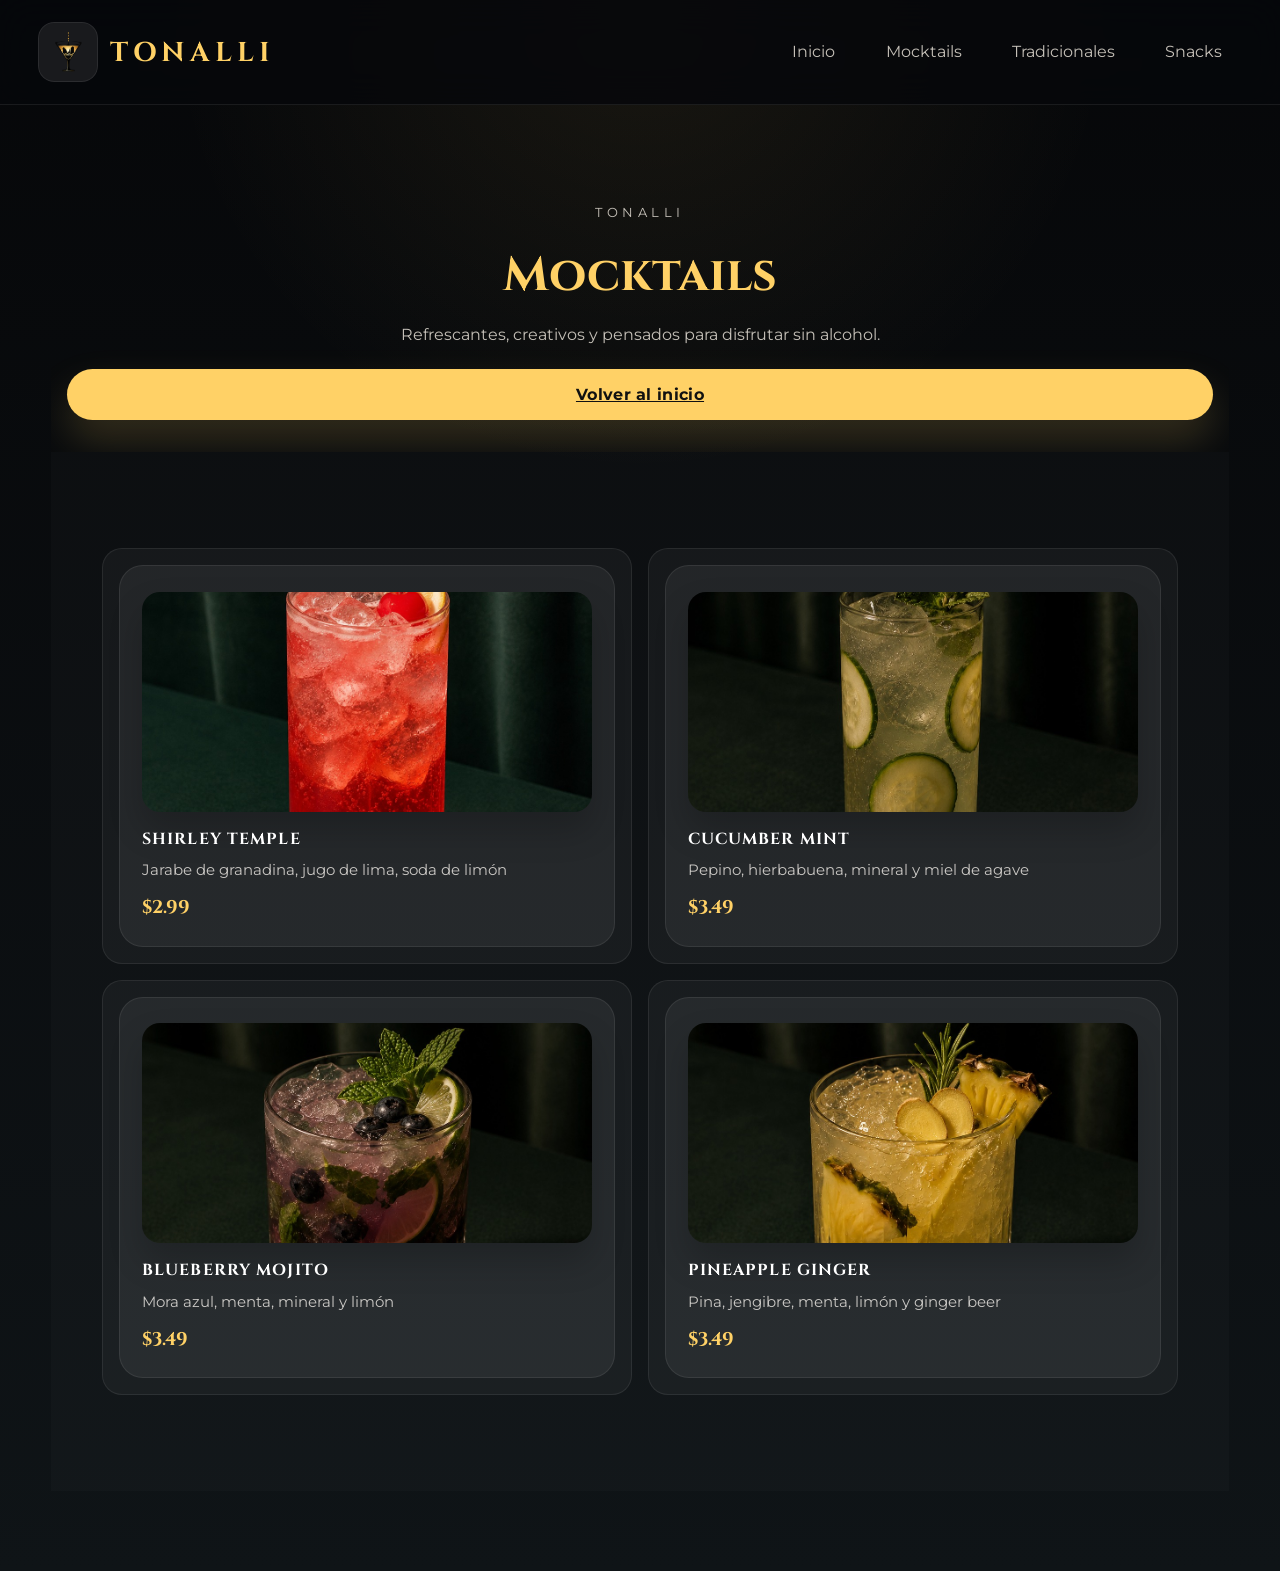
==== mocktails.html @ 04afb8f5 "links externos" ====
<!DOCTYPE html>
<html lang="es">
<head>
    <meta charset="UTF-8">
    <meta name="viewport" content="width=device-width, initial-scale=1.0">
    <title>Tonalli | Mocktails</title>
    <link rel="stylesheet" href="estilos.css">
    <link href="https://fonts.googleapis.com/css2?family=Cinzel:wght@400;700&family=Montserrat:wght@300;500;700&display=swap" rel="stylesheet">
</head>
<body>
<header>
    <div class="logo">
        <img src="imagenes/logo1.png" alt="Tonalli logo" class="logo-img">
        <h2>TONALLI</h2>
    </div>
    <nav>
        <ul>
            <li><a href="index.html">Inicio</a></li>
            <li><a href="mocktails.html">Mocktails</a></li>
            <li><a href="tradicionales.html">Tradicionales</a></li>
            <li><a href="snacks.html">Snacks</a></li>
        </ul>
    </nav>
</header>

<main class="category-page">
    <section class="category-hero">
        <p class="editorial-kicker">Tonalli</p>
        <h1>Mocktails</h1>
        <p>Refrescantes, creativos y pensados para disfrutar sin alcohol.</p>
        <a href="index.html" class="boton">Volver al inicio</a>
    </section>

    <section class="category-list">
        <article class="category-card">
            <div class="menu-item">
                <img src="imagenes/shirley-temple.jpeg" alt="Shirley Temple">
                <div class="menu-text"><strong>Shirley Temple</strong><span>Jarabe de granadina, jugo de lima, soda de limón</span><div class="price">$2.99</div></div>
            </div>
        </article>
        <article class="category-card">
            <div class="menu-item">
                <img src="imagenes/cucumber-mint.jpeg" alt="Cucumber Mint">
                <div class="menu-text"><strong>Cucumber Mint</strong><span>Pepino, hierbabuena, mineral y miel de agave</span><div class="price">$3.49</div></div>
            </div>
        </article>
        <article class="category-card">
            <div class="menu-item">
                <img src="imagenes/blueberry-mojito.jpeg" alt="Blueberry Mojito">
                <div class="menu-text"><strong>Blueberry Mojito</strong><span>Mora azul, menta, mineral y limón</span><div class="price">$3.49</div></div>
            </div>
        </article>
        <article class="category-card">
            <div class="menu-item">
                <img src="imagenes/Pineaple Ginger.jpeg" alt="Pineapple Ginger">
                <div class="menu-text"><strong>Pineapple Ginger</strong><span>Pina, jengibre, menta, limón y ginger beer</span><div class="price">$3.49</div></div>
            </div>
        </article>
    </section>
</main>
</body>
</html>
---- estilos.css ----
﻿:root {
    color-scheme: dark;
    --bg: #08080b;
    --surface: rgba(255, 255, 255, 0.08);
    --surface-strong: rgba(255, 255, 255, 0.12);
    --text: #f7f4ee;
    --text-muted: #c5c0b8;
    --accent: #ffd166;
    --accent-dark: #f4a261;
    --border: rgba(255, 255, 255, 0.12);
    --shadow: 0 24px 80px rgba(0, 0, 0, 0.26);
    --radius: 28px;
}

/* --- Integrated editorial menu --- */
.menu-editorial {
    display: grid;
    grid-template-columns: repeat(3, minmax(0, 1fr));
    gap: 1.25rem;
    margin-top: 1rem;
}

.menu-editorial__panel {
    background: rgba(255, 255, 255, 0.04);
    border: 1px solid rgba(255, 255, 255, 0.08);
    border-radius: 24px;
    padding: 1.4rem;
    box-shadow: 0 16px 40px rgba(0, 0, 0, 0.18);
    text-decoration: none;
    color: inherit;
    display: block;
}

.menu-editorial__link:hover,
.menu-editorial__link:focus {
    transform: translateY(-4px);
    border-color: rgba(255, 209, 102, 0.4);
    box-shadow: 0 20px 44px rgba(0, 0, 0, 0.24);
    transition: transform 0.2s ease, border-color 0.2s ease, box-shadow 0.2s ease;
}

.menu-editorial__header {
    margin-bottom: 1rem;
}

.menu-editorial__header h3 {
    font-family: 'Cinzel', serif;
    font-size: 1.45rem;
    color: var(--accent);
}

.menu-editorial__items {
    display: flex;
    flex-direction: column;
    gap: 0.9rem;
}

.menu-item {
    display: flex;
    align-items: center;
    gap: 0.9rem;
    padding: 0.75rem;
    border-radius: 16px;
    background: rgba(255, 255, 255, 0.05);
}

.menu-item img {
    width: 70px;
    height: 70px;
    object-fit: cover;
    border-radius: 12px;
    flex-shrink: 0;
}

.menu-text {
    display: flex;
    flex-direction: column;
    gap: 0.25rem;
    color: var(--text-muted);
    font-size: 0.95rem;
}

.menu-text strong {
    color: var(--text);
}

.price {
    color: var(--accent);
    font-weight: 700;
}

.category-page {
    padding: 3rem clamp(1rem, 4vw, 8rem) 5rem;
}

.category-hero {
    text-align: center;
    padding: 3rem 1rem 2rem;
}

.category-hero h1 {
    font-family: 'Cinzel', serif;
    font-size: clamp(2rem, 4vw, 3rem);
    margin-bottom: 0.8rem;
    color: var(--accent);
}

.category-hero p {
    max-width: 640px;
    margin: 0 auto 1.2rem;
    color: var(--text-muted);
    line-height: 1.8;
}

.category-list {
    display: grid;
    grid-template-columns: repeat(2, minmax(0, 1fr));
    gap: 1rem;
}

.category-card {
    background: rgba(255, 255, 255, 0.04);
    border: 1px solid rgba(255, 255, 255, 0.08);
    border-radius: 20px;
    padding: 1rem;
}

@media (max-width: 980px) {
    .category-list {
        grid-template-columns: 1fr;
    }
}

@media (max-width: 980px) {
    .menu-editorial {
        grid-template-columns: 1fr;
    }
}

* {
    margin: 0;
    padding: 0;
    box-sizing: border-box;
}

/* Evita que elementos interiores provoquen scroll horizontal */
html, body {
    overflow-x: hidden;
}

html {
    scroll-behavior: smooth;
}

body {
    font-family: 'Montserrat', sans-serif;
    background: radial-gradient(circle at top, rgba(255, 209, 102, 0.08), transparent 28%),
        linear-gradient(180deg, #060709 0%, #0f1417 100%);
    color: var(--text);
    min-height: 100vh;
}

img {
    display: block;
    max-width: 100%;
}

a {
    color: inherit;
}

header {
    position: sticky;
    top: 0;
    width: 100%;
    padding: 22px clamp(1rem, 3vw, 8rem);
    display: flex;
    justify-content: space-between;
    align-items: center;
    gap: 1rem;
    background: rgba(6, 7, 11, 0.86);
    backdrop-filter: blur(18px);
    border-bottom: 1px solid rgba(255, 255, 255, 0.08);
    z-index: 1000;
}

.logo {
    display: flex;
    align-items: center;
    gap: 0.75rem;
}

.logo-img {
    width: 60px;
    height: 60px;
    object-fit: contain;
    border-radius: 16px;
    background: rgba(255, 255, 255, 0.08);
    padding: 10px;
    box-shadow: inset 0 0 0 1px rgba(255, 255, 255, 0.08);
}

.logo h2 {
    font-family: 'Cinzel', serif;
    letter-spacing: 0.18em;
    font-size: 1.7rem;
    color: var(--accent);
}

nav ul {
    display: flex;
    flex-wrap: wrap;
    gap: 0.75rem;
    list-style: none;
}

nav a {
    color: var(--text-muted);
    text-decoration: none;
    padding: 0.95rem 1.2rem;
    border-radius: 999px;
    transition: transform 0.25s ease, background 0.25s ease, color 0.25s ease;
}

nav a:hover,
nav a:focus {
    color: var(--text);
    background: rgba(255, 209, 102, 0.12);
    transform: translateY(-1px);
}

.hero {
    min-height: 100svh;
    padding: 3.5rem clamp(1rem, 4vw, 8rem);
    display: flex;
    align-items: center;
    justify-content: center;
    position: relative;
    overflow: hidden;
    background: url('imagenes/Inicio.png') center/cover no-repeat;
    background-color: #0b1119;
    background-blend-mode: normal;
}

.hero::before {
    content: '';
    position: absolute;
    inset: 0;
    background: radial-gradient(circle at center, rgba(10, 14, 20, 0) 0%, rgba(10, 14, 20, 0.35) 48%, rgba(10, 14, 20, 0.80) 100%);
    pointer-events: none;
}

.contenido {
    position: relative;
    z-index: 1;
    width: min(100%, 820px);
    padding: clamp(2rem, 4vw, 3.25rem);
    border-radius: 30px;
    background: rgba(12, 19, 29, 0.30);
    border: 1px solid rgba(255, 255, 255, 0.10);
    box-shadow: 0 18px 42px rgba(0, 0, 0, 0.16);
    backdrop-filter: blur(8px);
    text-align: center;
}

.hero h1 {
    font-family: 'Cinzel', serif;
    font-size: clamp(2.8rem, 6vw, 4.4rem);
    line-height: 1.02;
    margin-bottom: 1.2rem;
    letter-spacing: 0.02em;
}

.hero p {
    max-width: 42rem;
    margin: 0 auto 2rem;
    font-size: clamp(1rem, 1.4vw, 1.25rem);
    line-height: 1.85;
    color: rgba(247, 244, 238, 0.85);
}

.boton {
    display: inline-flex;
    align-items: center;
    justify-content: center;
    background: var(--accent);
    color: #111;
    padding: 1rem 2.4rem;
    border-radius: 999px;
    font-weight: 700;
    letter-spacing: 0.02em;
    transition: transform 0.2s ease, background 0.2s ease;
    box-shadow: 0 20px 40px rgba(255, 209, 102, 0.18);
}

.boton:hover {
    background: var(--accent-dark);
    transform: translateY(-2px);
}

section {
    padding: 6rem clamp(1rem, 4vw, 8rem);
}

/* Evita overflow accidental dentro de secciones */
section {
    overflow-x: hidden;
}

section:nth-of-type(even) {
    background: rgba(255, 255, 255, 0.015);
}

section h2 {
    text-align: center;
    margin-bottom: 2rem;
    font-size: clamp(2rem, 3vw, 3rem);
    letter-spacing: 0.08em;
    color: #f5f3ee;
}

.gallery-section {
    width: 100%;
    padding: 60px 0;
    overflow: hidden;
}

.gallery-section .section-title {
    text-align: center;
    font-family: 'Times New Roman', serif;
    font-size: 2.2rem;
    letter-spacing: 3px;
    margin-bottom: 30px;
    color: #ffffff;
    text-transform: uppercase;
}

.editorial-section {
    margin-top: 48vh;
    padding: 3rem clamp(1rem, 4vw, 2rem) 4rem;
    overflow: hidden;
}

.editorial-heading {
    max-width: 780px;
    margin: 0 auto 2rem;
    text-align: center;
}

.editorial-kicker {
    font-size: 0.8rem;
    letter-spacing: 0.35em;
    text-transform: uppercase;
    color: var(--accent);
    margin-bottom: 0.6rem;
}

.editorial-section .section-title {
    margin-bottom: 0.5rem;
}

.editorial-gallery {
    display: flex;
    gap: 1.25rem;
    overflow-x: auto;
    padding: 0.5rem 0 1.2rem;
    scroll-snap-type: x mandatory;
    scrollbar-width: thin;
    scrollbar-color: rgba(255,255,255,0.25) transparent;
}

.editorial-card {
    position: relative;
    min-width: min(82vw, 320px);
    height: 430px;
    border-radius: 24px;
    padding: 0;
    display: flex;
    flex-direction: column;
    justify-content: flex-end;
    overflow: hidden;
    scroll-snap-align: start;
    box-shadow: 0 18px 42px rgba(0, 0, 0, 0.24);
    text-decoration: none;
    color: inherit;
    cursor: pointer;
    transition: transform 0.2s ease, box-shadow 0.2s ease;
}

.editorial-card:hover,
.editorial-card:focus-visible {
    transform: translateY(-4px);
    box-shadow: 0 22px 48px rgba(0, 0, 0, 0.3);
}

.editorial-card::before {
    content: '';
    position: absolute;
    inset: 0;
    background: linear-gradient(180deg, rgba(0,0,0,0.12) 0%, rgba(2,6,10,0.82) 100%);
    z-index: 1;
}

.editorial-card__media {
    position: absolute;
    inset: 0;
    z-index: 0;
}

.editorial-card__media img {
    width: 100%;
    height: 100%;
    object-fit: cover;
    display: block;
}

.editorial-card__content {
    position: relative;
    z-index: 2;
    padding: 2rem;
}

.editorial-card__number {
    display: inline-block;
    margin-bottom: 0.75rem;
    font-size: 0.8rem;
    font-weight: 700;
    letter-spacing: 0.28em;
    color: var(--accent);
}

.editorial-card h3 {
    font-family: 'Cinzel', serif;
    font-size: 1.8rem;
    margin-bottom: 0.7rem;
}

.editorial-card p {
    color: rgba(247, 244, 238, 0.9);
    line-height: 1.7;
    max-width: 18rem;
}

.editorial-card--mocktails {
    background: linear-gradient(135deg, rgba(255, 209, 102, 0.22), rgba(10, 16, 24, 0.92));
}

.editorial-card--tradicionales {
    background: linear-gradient(135deg, rgba(244, 162, 97, 0.28), rgba(12, 19, 29, 0.92));
}

.editorial-card--snacks {
    background: linear-gradient(135deg, rgba(255, 255, 255, 0.12), rgba(12, 19, 29, 0.92));
}

.editorial-gallery::-webkit-scrollbar {
    height: 8px;
}

.editorial-gallery::-webkit-scrollbar-thumb {
    background: rgba(255,255,255,0.24);
    border-radius: 999px;
}

@media (min-width: 900px) {
    .editorial-section {
        margin-top: 38vh;
    }

    .editorial-card {
        min-width: min(32vw, 360px);
    }
}

@media (max-width: 700px) {
    .editorial-section {
        margin-top: 24vh;
    }
}

.nosotros p,
.contacto p,
.ubicacion p {
    max-width: 780px;
    margin: 0 auto;
    line-height: 1.9;
    color: var(--text-muted);
    font-size: 1.05rem;
}

.cards {
    display: grid;
    gap: 2.5rem;
    grid-template-columns: 1fr 1.2fr 1.25fr; /* centro y tercera columna más anchas */
    align-items: start;
    max-width: 1600px; /* ampliar contenedor para que las columnas quepan */
    margin: 0 auto;
    padding: 0 1.25rem;
    width: 100%;
    box-sizing: border-box;
}

/* Contenedor de cards con botones (carousel en pantallas pequeñas) */
.cards-container{
    position: relative;
}

.cards-btn{
    position: absolute;
    top: 50%;
    transform: translateY(-50%);
    width: 44px;
    height: 44px;
    border-radius: 999px;
    border: none;
    background: rgba(255,255,255,0.06);
    color: var(--accent);
    font-size: 1.4rem;
    display: none; /* visibles solo en móvil */
    align-items: center;
    justify-content: center;
    box-shadow: 0 8px 20px rgba(0,0,0,0.35);
    cursor: pointer !important;
    pointer-events: auto !important;
    z-index: 2000 !important;
}

.cards-btn--prev{
    left: 16px;
}
.cards-btn--next{
    right: 16px;
}

.card {
    background: rgba(255, 255, 255, 0.06);
    border-radius: 28px;
    border: 1px solid rgba(255, 255, 255, 0.08);
    padding: 2.4rem;
    box-shadow: 0 20px 60px rgba(0, 0, 0, 0.18);
    overflow: hidden;
    min-width: 0; /* permite que el grid reduzca la tarjeta sin forzar overflow */
}

/* botones para desplazar la lista dentro de cada card */
.card { position: relative; }
.card-scroll{
    position: absolute;
    right: 12px;
    width: 34px;
    height: 34px;
    border-radius: 8px;
    border: none;
    background: rgba(255,255,255,0.04);
    color: var(--accent);
    display: flex;
    align-items: center;
    justify-content: center;
    cursor: pointer;
    box-shadow: 0 8px 20px rgba(0,0,0,0.25);
}
.card-scroll--up{ top: 12px; }
.card-scroll--down{ bottom: 12px; }

/* menu-items scroll container: allow vertical scroll but hide scrollbar */
.menu-items{
    max-height: 520px;
    overflow-y: auto;
    padding-right: 8px;
}
.menu-items::-webkit-scrollbar{ width:8px; }
.menu-items::-webkit-scrollbar-thumb{ background: rgba(255,255,255,0.04); border-radius:999px; }

.card h3 {
    margin-bottom: 1.5rem;
    font-family: 'Cinzel', serif;
    font-size: clamp(1.6rem, 2.4vw, 2rem);
    letter-spacing: 0.02em;
    color: var(--accent);
    line-height: 1.05;
    text-align: center;
    white-space: normal;
    word-break: normal;
    overflow-wrap: break-word;
}

/* Evitar que títulos largos se partan; si no caben, la tercera columna es más ancha */
.card h3 {
    white-space: nowrap;
}

@media (max-width: 1120px) {
    .cards {
        grid-template-columns: repeat(2, minmax(0, 1fr));
        max-width: 1100px;
    }
    .card h3 {
        white-space: normal; /* permitir wrap en pantallas pequeñas */
    }
}

.menu-items {
    display: grid;
    gap: 1.25rem;
}

.menu-item {
    display: grid;
    grid-template-columns: 110px 1fr;
    gap: 1rem;
    align-items: center;
    padding: 1.6rem 1.35rem;
    border-radius: 24px;
    background: rgba(255, 255, 255, 0.06);
    border: 1px solid rgba(255, 255, 255, 0.08);
    transition: transform 0.25s ease, border-color 0.25s ease;
}

/* Permitir que columnas internas se encojan sin forzar overflow */
.menu-item,
.menu-text {
    min-width: 0;
}

.menu-text span {
    word-break: break-word;
}

.menu-item:hover {
    transform: translateY(-3px);
    border-color: rgba(255, 209, 102, 0.24);
}

.menu-item img {
    width: 110px;
    height: 110px;
    object-fit: cover;
    border-radius: 18px;
    box-shadow: 0 18px 34px rgba(0, 0, 0, 0.2);
}

.menu-text strong {
    display: block;
    color: #fff;
    font-family: 'Cinzel', serif;
    font-size: 1rem;
    letter-spacing: 0.07em;
    text-transform: uppercase;
    margin-bottom: 0.4rem;
}

.menu-text span {
    display: block;
    font-size: 0.95rem;
    color: rgba(247, 244, 238, 0.78);
}

.price {
    margin-top: 0.75rem;
    color: var(--accent);
    font-family: 'Cinzel', serif;
    font-size: 1.15rem;
}

.imagenes {
    display: grid;
    grid-template-columns: repeat(3, minmax(0, 1fr));
    gap: 1.3rem;
}

.imagenes img {
    width: 100%;
    height: 260px;
    object-fit: cover;
    border-radius: 24px;
    box-shadow: 0 24px 60px rgba(0, 0, 0, 0.22);
    transition: transform 0.35s ease, filter 0.35s ease;
}

.imagenes img:hover {
    transform: translateY(-6px) scale(1.02);
    filter: saturate(1.1);
}

.ubicacion {
    text-align: center;
}

.ubicacion-imagen {
    margin-top: 2rem;
    display: flex;
    justify-content: center;
}

.ubicacion-imagen img {
    width: 100%;
    max-width: 900px;
    border-radius: 28px;
    box-shadow: 0 32px 90px rgba(0, 0, 0, 0.28);
}

.contacto {
    text-align: center;
}

.contacto p {
    margin-top: 1.1rem;
}

footer {
    background: rgba(255, 255, 255, 0.05);
    color: rgba(255, 255, 255, 0.72);
    text-align: center;
    padding: 2rem clamp(1rem, 3vw, 8rem);
    border-top: 1px solid rgba(255, 255, 255, 0.08);
}

@media (max-width: 1120px) {
    .cards {
        grid-template-columns: repeat(2, minmax(0, 1fr));
    }

    .imagenes {
        grid-template-columns: repeat(2, minmax(0, 1fr));
    }
}

@media (max-width: 860px) {
    header {
        flex-direction: column;
        align-items: stretch;
        padding: 1.4rem 1.25rem;
    }

    nav ul {
        justify-content: center;
    }

    .hero {
        padding: 3rem 1.25rem 2.5rem;
    }

    .cards,
    .imagenes {
        grid-template-columns: 1fr;
    }

    /* Habilitar carousel en pantallas pequeñas */
    .cards {
        display: flex;
        gap: 1rem;
        overflow-x: auto;
        scroll-snap-type: x mandatory;
        -webkit-overflow-scrolling: touch;
        padding-bottom: 1rem;
    }

    .cards > .card {
        min-width: calc(100% - 2rem);
        scroll-snap-align: start;
    }

    .cards-btn{ display: flex; }

    .menu-item {
        grid-template-columns: 80px 1fr;
    }

    .cards > .card:last-child h3 {
        white-space: nowrap;
    }

    @media (max-width: 1120px) {
        .cards {
            grid-template-columns: repeat(2, minmax(0, 1fr));
            max-width: 1100px;
        }
        .card h3 {
            white-space: normal; /* permitir wrap en pantallas pequeñas */
        }
    }
    }

    .hero h1 {
        font-size: 2.4rem;
    }

    .menu-item {
        grid-template-columns: 1fr;
        text-align: left;
    }

    .menu-item img {
        width: 100%;
        height: 220px;
    }

    .boton {
        width: 100%;
        padding: 1rem 1.2rem;
    }
/* Ajustes específicos para móviles pequeños: filas compactas con thumbnail a la izquierda */
@media (max-width: 480px) {
    .cards {
        gap: 1.25rem;
        padding: 0 0.75rem;
    }

    .card {
        padding: 1rem;
        border-radius: 18px;
    }

    .card h3 {
        font-size: 1.4rem;
        text-align: left;
        margin-left: 0.25rem;
    }

    /* Mostrar cada menú como fila compacta: imagen pequeña + texto */
    .menu-item {
        grid-template-columns: 72px 1fr !important;
        gap: 0.75rem;
        padding: 0.9rem;
        align-items: center;
    }

    .menu-item img {
        width: 72px !important;
        height: 72px !important;
        object-fit: cover;
        border-radius: 12px;
    }

    .menu-text strong {
        font-size: 0.95rem;
    }

    .menu-text span {
        font-size: 0.92rem;
    }

    .price {
        font-size: 1rem;
    }
}
}
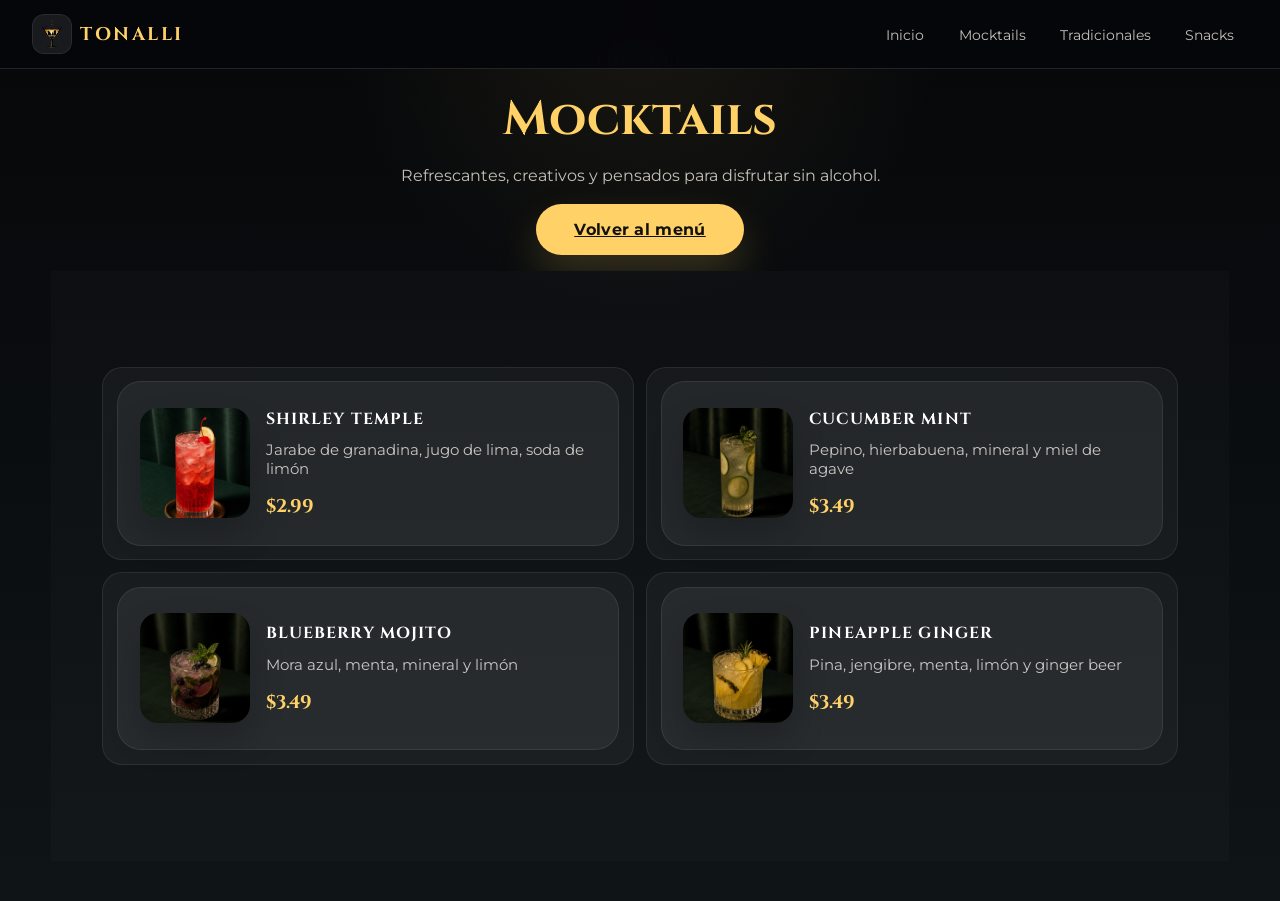
==== commit 28f167a6: "ola" ====
--- a/mocktails.html
+++ b/mocktails.html
@@ -28,7 +28,7 @@
         <p class="editorial-kicker">Tonalli</p>
         <h1>Mocktails</h1>
         <p>Refrescantes, creativos y pensados para disfrutar sin alcohol.</p>
-        <a href="index.html" class="boton">Volver al inicio</a>
+        <a href="index.html#menu" class="boton">Volver al menú</a>
     </section>
 
     <section class="category-list">
--- a/estilos.css
+++ b/estilos.css
@@ -90,39 +90,39 @@
 }
 
 .category-page {
-    padding: 3rem clamp(1rem, 4vw, 8rem) 5rem;
+    padding: 1.7rem clamp(1rem, 4vw, 6rem) 2.5rem;
 }
 
 .category-hero {
     text-align: center;
-    padding: 3rem 1rem 2rem;
+    padding: 1.5rem 1rem 1rem;
 }
 
 .category-hero h1 {
     font-family: 'Cinzel', serif;
     font-size: clamp(2rem, 4vw, 3rem);
-    margin-bottom: 0.8rem;
+    margin-bottom: 0.6rem;
     color: var(--accent);
 }
 
 .category-hero p {
     max-width: 640px;
-    margin: 0 auto 1.2rem;
+    margin: 0 auto 0.9rem;
     color: var(--text-muted);
-    line-height: 1.8;
+    line-height: 1.7;
 }
 
 .category-list {
     display: grid;
     grid-template-columns: repeat(2, minmax(0, 1fr));
-    gap: 1rem;
+    gap: 0.75rem;
 }
 
 .category-card {
     background: rgba(255, 255, 255, 0.04);
     border: 1px solid rgba(255, 255, 255, 0.08);
     border-radius: 20px;
-    padding: 1rem;
+    padding: 0.85rem;
 }
 
 @media (max-width: 980px) {
@@ -170,56 +170,93 @@
 }
 
 header {
-    position: sticky;
+    position: fixed;
     top: 0;
+    left: 0;
+    right: 0;
     width: 100%;
-    padding: 22px clamp(1rem, 3vw, 8rem);
+    padding: 14px clamp(1rem, 2.5vw, 2rem);
     display: flex;
     justify-content: space-between;
     align-items: center;
-    gap: 1rem;
-    background: rgba(6, 7, 11, 0.86);
-    backdrop-filter: blur(18px);
-    border-bottom: 1px solid rgba(255, 255, 255, 0.08);
+    gap: 0.75rem;
+    background: rgba(6, 7, 11, 0.96);
+    backdrop-filter: blur(20px);
+    border-bottom: 1px solid rgba(255, 255, 255, 0.12);
     z-index: 1000;
 }
 
+.header-spacer {
+    height: 70px;
+}
+
+@media (max-width: 860px) {
+    header {
+        padding: 10px clamp(0.75rem, 2vw, 1.2rem);
+        gap: 0.5rem;
+    }
+
+    .header-spacer {
+        height: 120px;
+    }
+
+    header {
+        flex-direction: column;
+        align-items: stretch;
+    }
+
+    nav ul {
+        justify-content: center;
+    }
+
+    .hero {
+        min-height: calc(100svh - 120px);
+        padding: 2rem 1rem 1.5rem;
+    }
+
+    .hero h1 {
+        font-size: 2.2rem;
+    }
+}
+
+
 .logo {
     display: flex;
     align-items: center;
-    gap: 0.75rem;
+    gap: 0.5rem;
 }
 
 .logo-img {
-    width: 60px;
-    height: 60px;
+    width: 40px;
+    height: 40px;
     object-fit: contain;
-    border-radius: 16px;
+    border-radius: 12px;
     background: rgba(255, 255, 255, 0.08);
-    padding: 10px;
+    padding: 6px;
     box-shadow: inset 0 0 0 1px rgba(255, 255, 255, 0.08);
 }
 
 .logo h2 {
     font-family: 'Cinzel', serif;
-    letter-spacing: 0.18em;
-    font-size: 1.7rem;
+    letter-spacing: 0.14em;
+    font-size: 1.15rem;
     color: var(--accent);
 }
 
 nav ul {
     display: flex;
     flex-wrap: wrap;
-    gap: 0.75rem;
+    gap: 0.45rem;
     list-style: none;
 }
 
 nav a {
     color: var(--text-muted);
     text-decoration: none;
-    padding: 0.95rem 1.2rem;
+    padding: 0.55rem 0.85rem;
     border-radius: 999px;
     transition: transform 0.25s ease, background 0.25s ease, color 0.25s ease;
+    font-size: 0.9rem;
 }
 
 nav a:hover,
@@ -729,7 +766,7 @@
     header {
         flex-direction: column;
         align-items: stretch;
-        padding: 1.4rem 1.25rem;
+        padding: 1.1rem 1rem;
     }
 
     nav ul {
@@ -737,7 +774,12 @@
     }
 
     .hero {
-        padding: 3rem 1.25rem 2.5rem;
+        min-height: calc(100svh - 64px);
+        padding: 2rem 1rem 1.5rem;
+    }
+
+    .hero h1 {
+        font-size: 2.2rem;
     }
 
     .cards,
@@ -745,7 +787,6 @@
         grid-template-columns: 1fr;
     }
 
-    /* Habilitar carousel en pantallas pequeñas */
     .cards {
         display: flex;
         gap: 1rem;
@@ -760,7 +801,9 @@
         scroll-snap-align: start;
     }
 
-    .cards-btn{ display: flex; }
+    .cards-btn {
+        display: flex;
+    }
 
     .menu-item {
         grid-template-columns: 80px 1fr;
@@ -768,21 +811,6 @@
 
     .cards > .card:last-child h3 {
         white-space: nowrap;
-    }
-
-    @media (max-width: 1120px) {
-        .cards {
-            grid-template-columns: repeat(2, minmax(0, 1fr));
-            max-width: 1100px;
-        }
-        .card h3 {
-            white-space: normal; /* permitir wrap en pantallas pequeñas */
-        }
-    }
-    }
-
-    .hero h1 {
-        font-size: 2.4rem;
     }
 
     .menu-item {
@@ -799,8 +827,36 @@
         width: 100%;
         padding: 1rem 1.2rem;
     }
+}
+
 /* Ajustes específicos para móviles pequeños: filas compactas con thumbnail a la izquierda */
 @media (max-width: 480px) {
+    .hero {
+        min-height: calc(72svh - 64px);
+        padding: 1.4rem 0.75rem 0.8rem;
+    }
+
+    .hero h1 {
+        font-size: 1.75rem;
+        margin-bottom: 0.75rem;
+    }
+
+    .hero p {
+        font-size: 0.95rem;
+        margin-bottom: 1rem;
+    }
+
+    .contenido {
+        width: 100%;
+        padding: 1rem 0.9rem;
+        border-radius: 22px;
+        margin-top: 1rem;
+    }
+
+    .boton {
+        padding: 0.9rem 1.6rem;
+    }
+
     .cards {
         gap: 1.25rem;
         padding: 0 0.75rem;
@@ -817,7 +873,6 @@
         margin-left: 0.25rem;
     }
 
-    /* Mostrar cada menú como fila compacta: imagen pequeña + texto */
     .menu-item {
         grid-template-columns: 72px 1fr !important;
         gap: 0.75rem;
@@ -844,4 +899,3 @@
         font-size: 1rem;
     }
 }
-}
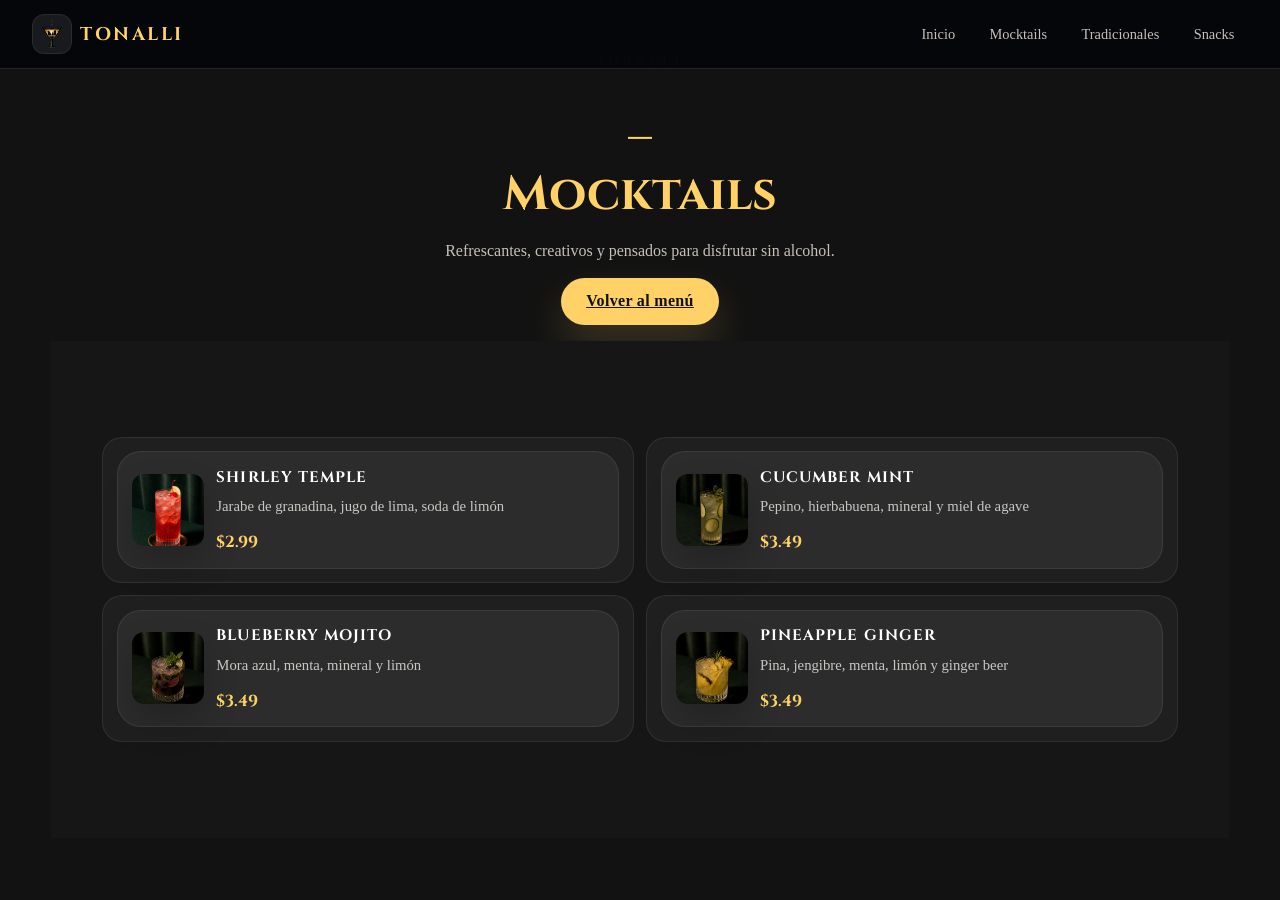
==== commit 29c80ba0: "espacio en menu" ====
--- a/mocktails.html
+++ b/mocktails.html
@@ -26,6 +26,7 @@
 <main class="category-page">
     <section class="category-hero">
         <p class="editorial-kicker">Tonalli</p>
+        <h1>­­_</h1>
         <h1>Mocktails</h1>
         <p>Refrescantes, creativos y pensados para disfrutar sin alcohol.</p>
         <a href="index.html#menu" class="boton">Volver al menú</a>
--- a/estilos.css
+++ b/estilos.css
@@ -1,6 +1,7 @@
 ﻿:root {
     color-scheme: dark;
     --bg: #08080b;
+    --header-height: 60px;
     --surface: rgba(255, 255, 255, 0.08);
     --surface-strong: rgba(255, 255, 255, 0.12);
     --text: #f7f4ee;
@@ -12,6 +13,11 @@
     --radius: 28px;
 }
 
+/* Ensure anchor targets account for fixed header */
+[id] {
+    scroll-margin-top: calc(var(--header-height) + 12px);
+}
+
 /* --- Integrated editorial menu --- */
 .menu-editorial {
     display: grid;
@@ -148,18 +154,18 @@
     overflow-x: hidden;
 }
 
-html {
-    scroll-behavior: smooth;
-}
-
-body {
-    font-family: 'Montserrat', sans-serif;
-    background: radial-gradient(circle at top, rgba(255, 209, 102, 0.08), transparent 28%),
-        linear-gradient(180deg, #060709 0%, #0f1417 100%);
-    color: var(--text);
-    min-height: 100vh;
-}
-
+.hero {
+    min-height: calc(100vh - 60px);
+    padding: 1.5rem clamp(1rem, 4vw, 5rem) 1.25rem;
+    display: flex;
+    align-items: flex-end;
+    justify-content: center;
+    position: relative;
+    overflow: hidden;
+    background: url('imagenes/Inicio.png') top center / 140% no-repeat;
+    background-color: #0b1119;
+    background-blend-mode: normal;
+}
 img {
     display: block;
     max-width: 100%;
@@ -187,7 +193,7 @@
 }
 
 .header-spacer {
-    height: 70px;
+    height: 80px;
 }
 
 @media (max-width: 860px) {
@@ -216,6 +222,10 @@
 
     .hero h1 {
         font-size: 2.2rem;
+    }
+
+    :root {
+        --header-height: 120px;
     }
 }
 
@@ -267,14 +277,14 @@
 }
 
 .hero {
-    min-height: 100svh;
-    padding: 3.5rem clamp(1rem, 4vw, 8rem);
-    display: flex;
-    align-items: center;
+    min-height: 75svh;
+    padding: 1.5rem clamp(1rem, 4vw, 5rem) 1.25rem;
+    display: flex;
+    align-items: flex-end;
     justify-content: center;
     position: relative;
     overflow: hidden;
-    background: url('imagenes/Inicio.png') center/cover no-repeat;
+    background: url('imagenes/Inicio.png') top center / cover no-repeat;
     background-color: #0b1119;
     background-blend-mode: normal;
 }
@@ -290,21 +300,21 @@
 .contenido {
     position: relative;
     z-index: 1;
-    width: min(100%, 820px);
-    padding: clamp(2rem, 4vw, 3.25rem);
-    border-radius: 30px;
+    width: min(100%, 620px);
+    padding: clamp(1rem, 2.5vw, 1.8rem);
+    border-radius: 22px;
     background: rgba(12, 19, 29, 0.30);
     border: 1px solid rgba(255, 255, 255, 0.10);
-    box-shadow: 0 18px 42px rgba(0, 0, 0, 0.16);
+    box-shadow: 0 14px 28px rgba(0, 0, 0, 0.16);
     backdrop-filter: blur(8px);
     text-align: center;
 }
 
 .hero h1 {
     font-family: 'Cinzel', serif;
-    font-size: clamp(2.8rem, 6vw, 4.4rem);
-    line-height: 1.02;
-    margin-bottom: 1.2rem;
+    font-size: clamp(2.2rem, 4vw, 3.2rem);
+    line-height: 1.05;
+    margin-bottom: 1rem;
     letter-spacing: 0.02em;
 }
 
@@ -313,8 +323,16 @@
     margin: 0 auto 2rem;
     font-size: clamp(1rem, 1.4vw, 1.25rem);
     line-height: 1.85;
-    color: rgba(247, 244, 238, 0.85);
-}
+    color: rgba(247, 244, 238, 0.95);
+}
+
+    .hero {
+        min-height: calc(100vh - 120px);
+        padding: 2.5rem 1rem 1.2rem;
+        align-items: flex-end;
+        background-position: top center;
+        background-size: cover;
+    }
 
 .boton {
     display: inline-flex;
@@ -373,7 +391,7 @@
 }
 
 .editorial-section {
-    margin-top: 48vh;
+    margin-top: 6rem;
     padding: 3rem clamp(1rem, 4vw, 2rem) 4rem;
     overflow: hidden;
 }
@@ -501,7 +519,7 @@
 
 @media (min-width: 900px) {
     .editorial-section {
-        margin-top: 38vh;
+        margin-top: 5rem;
     }
 
     .editorial-card {
@@ -511,7 +529,7 @@
 
 @media (max-width: 700px) {
     .editorial-section {
-        margin-top: 24vh;
+        margin-top: 2.5rem;
     }
 }
 
@@ -774,8 +792,9 @@
     }
 
     .hero {
-        min-height: calc(100svh - 64px);
-        padding: 2rem 1rem 1.5rem;
+        min-height: calc(90svh - 64px);
+        padding: 2.5rem 1rem 1.2rem;
+        align-items: flex-end;
     }
 
     .hero h1 {
@@ -832,8 +851,9 @@
 /* Ajustes específicos para móviles pequeños: filas compactas con thumbnail a la izquierda */
 @media (max-width: 480px) {
     .hero {
-        min-height: calc(72svh - 64px);
-        padding: 1.4rem 0.75rem 0.8rem;
+        min-height: calc(92svh - 64px);
+        padding: 2.2rem 0.75rem 1rem;
+        align-items: flex-end;
     }
 
     .hero h1 {
@@ -841,13 +861,13 @@
         margin-bottom: 0.75rem;
     }
 
-    .hero p {
-        font-size: 0.95rem;
-        margin-bottom: 1rem;
-    }
-
-    .contenido {
-        width: 100%;
+    .hero {
+        min-height: calc(100vh - 120px);
+        padding: 2.2rem 0.75rem 1rem;
+        align-items: flex-end;
+        background-position: top center;
+        background-size: cover;
+    }
         padding: 1rem 0.9rem;
         border-radius: 22px;
         margin-top: 1rem;
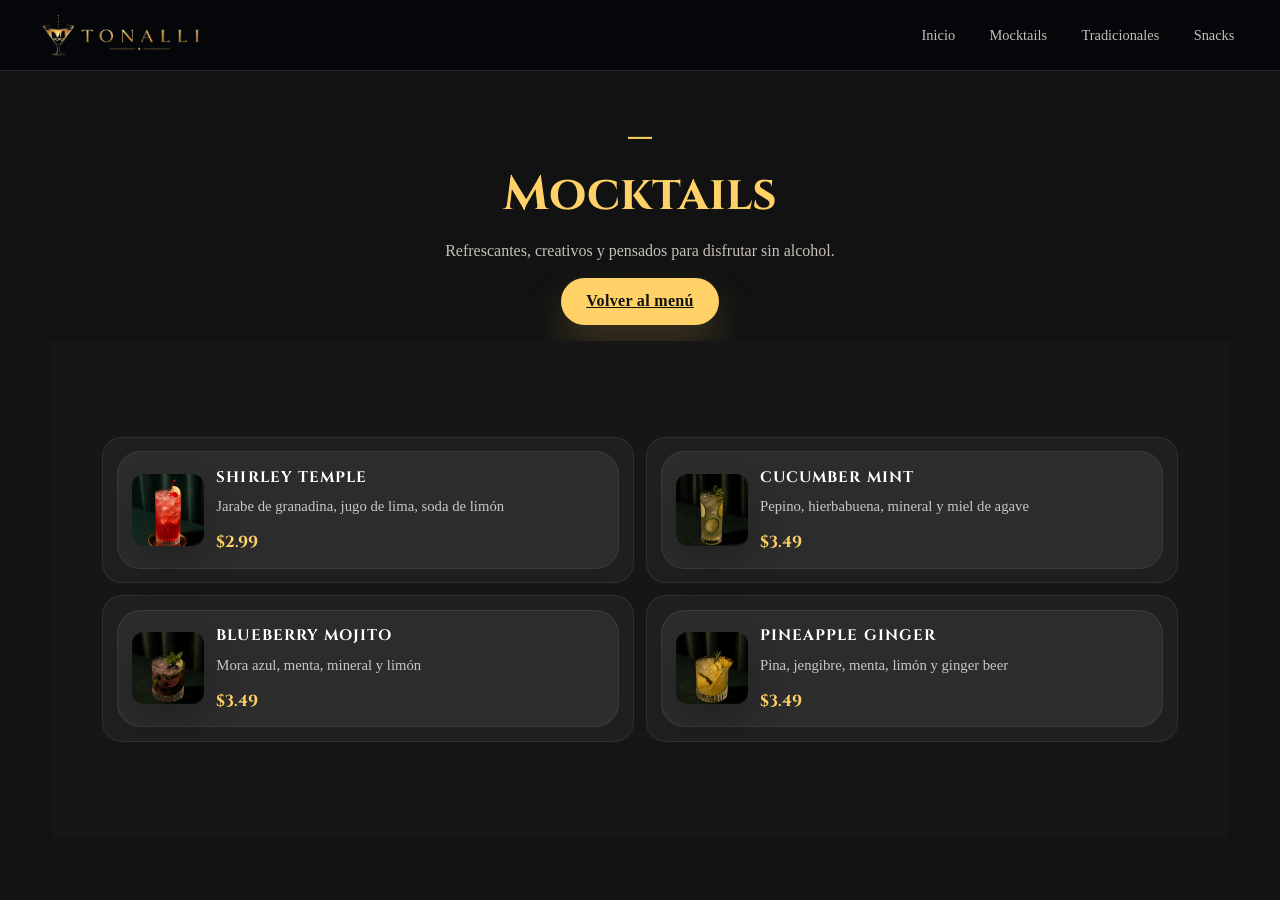
==== commit 054d3987: "logo png" ====
--- a/mocktails.html
+++ b/mocktails.html
@@ -10,8 +10,7 @@
 <body>
 <header>
     <div class="logo">
-        <img src="imagenes/logo1.png" alt="Tonalli logo" class="logo-img">
-        <h2>TONALLI</h2>
+        <img src="imagenes/logo-nombre3.png" alt="Tonalli logo" class="logo-img">
     </div>
     <nav>
         <ul>
--- a/estilos.css
+++ b/estilos.css
@@ -233,24 +233,18 @@
 .logo {
     display: flex;
     align-items: center;
-    gap: 0.5rem;
+    justify-content: center;
 }
 
 .logo-img {
-    width: 40px;
-    height: 40px;
+    width: 180px;
+    height: auto;
+    max-height: 110px;
     object-fit: contain;
-    border-radius: 12px;
-    background: rgba(255, 255, 255, 0.08);
-    padding: 6px;
-    box-shadow: inset 0 0 0 1px rgba(255, 255, 255, 0.08);
-}
-
-.logo h2 {
-    font-family: 'Cinzel', serif;
-    letter-spacing: 0.14em;
-    font-size: 1.15rem;
-    color: var(--accent);
+    border-radius: 0;
+    background: transparent;
+    padding: 0;
+    box-shadow: none;
 }
 
 nav ul {
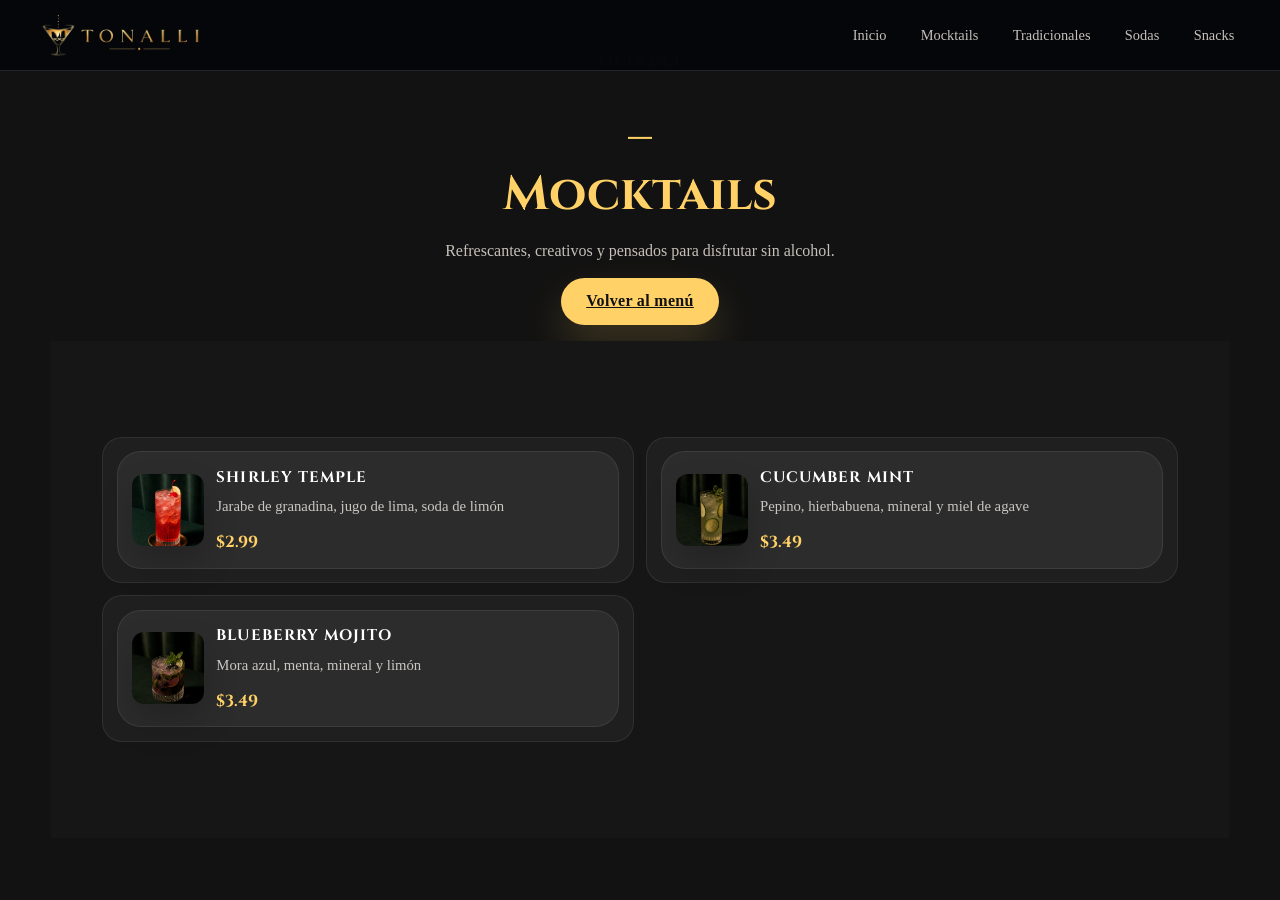
==== commit 968ad4dc: "asdasd" ====
--- a/mocktails.html
+++ b/mocktails.html
@@ -17,6 +17,7 @@
             <li><a href="index.html">Inicio</a></li>
             <li><a href="mocktails.html">Mocktails</a></li>
             <li><a href="tradicionales.html">Tradicionales</a></li>
+            <li><a href="sodas.html">Sodas</a></li>
             <li><a href="snacks.html">Snacks</a></li>
         </ul>
     </nav>
@@ -48,13 +49,7 @@
             <div class="menu-item">
                 <img src="imagenes/blueberry-mojito.jpeg" alt="Blueberry Mojito">
                 <div class="menu-text"><strong>Blueberry Mojito</strong><span>Mora azul, menta, mineral y limón</span><div class="price">$3.49</div></div>
-            </div>
-        </article>
-        <article class="category-card">
-            <div class="menu-item">
-                <img src="imagenes/Pineaple Ginger.jpeg" alt="Pineapple Ginger">
-                <div class="menu-text"><strong>Pineapple Ginger</strong><span>Pina, jengibre, menta, limón y ginger beer</span><div class="price">$3.49</div></div>
-            </div>
+           
         </article>
     </section>
 </main>
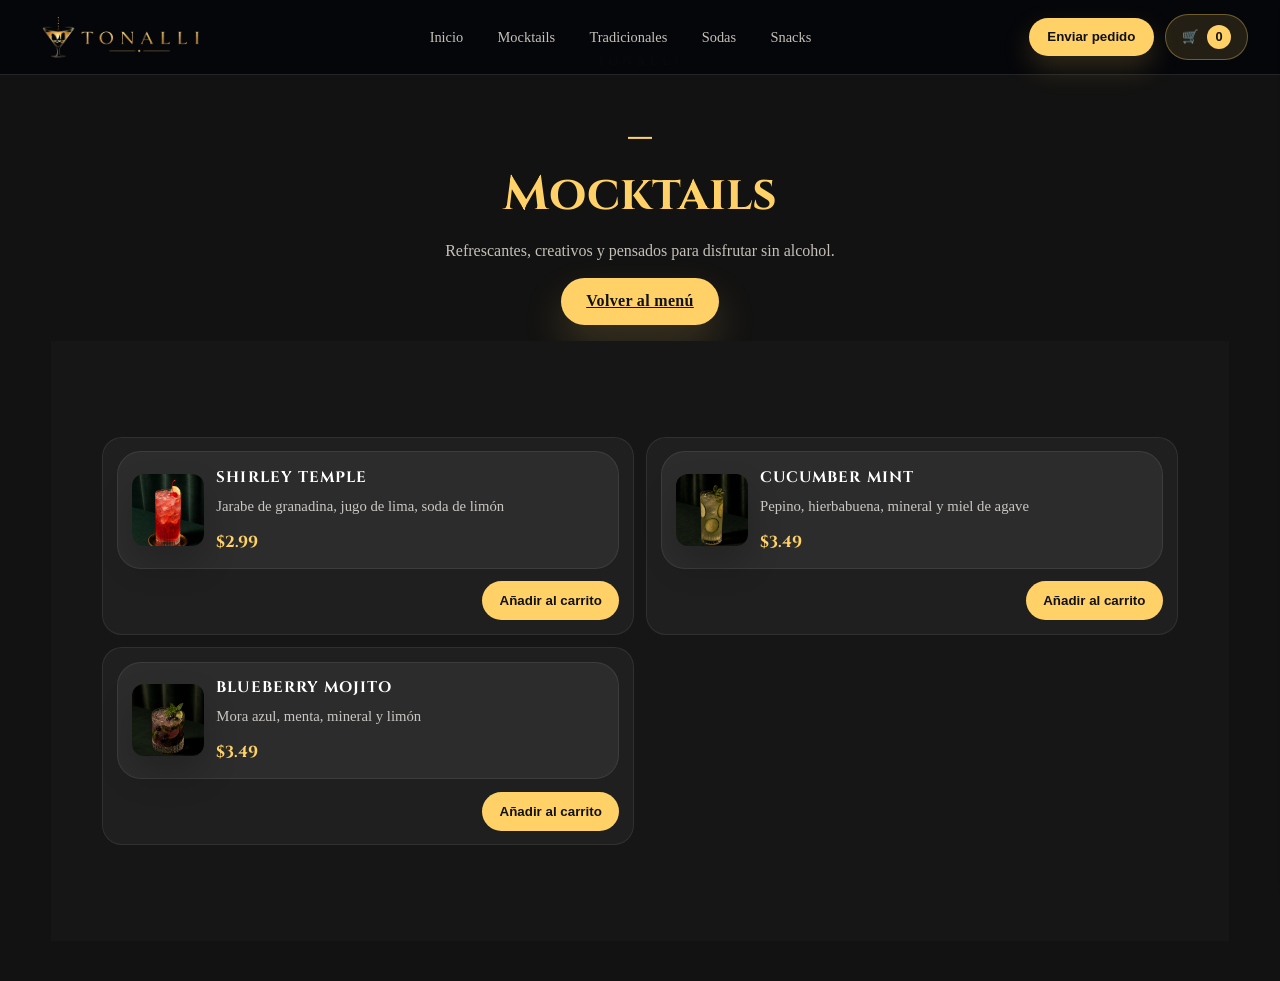
==== commit 9e0b40a7: "carrito" ====
--- a/mocktails.html
+++ b/mocktails.html
@@ -21,6 +21,13 @@
             <li><a href="snacks.html">Snacks</a></li>
         </ul>
     </nav>
+    <div class="cart-actions">
+        <button type="button" class="checkout-btn">Enviar pedido</button>
+        <button type="button" class="cart-toggle" aria-label="Abrir carrito">
+            <span>🛒</span>
+            <span id="cart-count">0</span>
+        </button>
+    </div>
 </header>
 
 <main class="category-page">
@@ -33,25 +40,49 @@
     </section>
 
     <section class="category-list">
-        <article class="category-card">
+        <article class="category-card product-item" data-name="Shirley Temple" data-price="2.99">
             <div class="menu-item">
                 <img src="imagenes/shirley-temple.jpeg" alt="Shirley Temple">
                 <div class="menu-text"><strong>Shirley Temple</strong><span>Jarabe de granadina, jugo de lima, soda de limón</span><div class="price">$2.99</div></div>
             </div>
+            <div class="product-actions">
+                <button type="button" class="add-to-cart">Añadir al carrito</button>
+            </div>
         </article>
-        <article class="category-card">
+        <article class="category-card product-item" data-name="Cucumber Mint" data-price="3.49">
             <div class="menu-item">
                 <img src="imagenes/cucumber-mint.jpeg" alt="Cucumber Mint">
                 <div class="menu-text"><strong>Cucumber Mint</strong><span>Pepino, hierbabuena, mineral y miel de agave</span><div class="price">$3.49</div></div>
             </div>
+            <div class="product-actions">
+                <button type="button" class="add-to-cart">Añadir al carrito</button>
+            </div>
         </article>
-        <article class="category-card">
+        <article class="category-card product-item" data-name="Blueberry Mojito" data-price="3.49">
             <div class="menu-item">
                 <img src="imagenes/blueberry-mojito.jpeg" alt="Blueberry Mojito">
                 <div class="menu-text"><strong>Blueberry Mojito</strong><span>Mora azul, menta, mineral y limón</span><div class="price">$3.49</div></div>
-           
+            </div>
+            <div class="product-actions">
+                <button type="button" class="add-to-cart">Añadir al carrito</button>
+            </div>
         </article>
     </section>
 </main>
+
+<div class="cart-overlay" id="cart-overlay"></div>
+<aside class="cart-panel" id="cart-panel" aria-label="Carrito de compras">
+    <div class="cart-panel__header">
+        <h3>Mi pedido</h3>
+        <button type="button" class="cart-close" id="cart-close" aria-label="Cerrar carrito">✕</button>
+    </div>
+    <ul id="cart-items"></ul>
+    <div class="cart-panel__footer">
+        <div class="cart-total">Total: <span id="cart-total">$0.00</span></div>
+        <button type="button" class="boton cart-submit checkout-btn">Enviar pedido</button>
+    </div>
+</aside>
+
+<script src="carrito.js"></script>
 </body>
 </html>
--- a/estilos.css
+++ b/estilos.css
@@ -217,7 +217,15 @@
 
     .hero {
         min-height: calc(100svh - 120px);
-        padding: 2rem 1rem 1.5rem;
+        padding: 0 1rem 1.5rem;
+        background-position: center 92%;
+        background-size: cover;
+    }
+
+    .contenido {
+        margin-top: 0;
+        padding: 1.1rem 0.9rem;
+        transform: translateY(0.2rem);
     }
 
     .hero h1 {
@@ -267,6 +275,236 @@
 nav a:focus {
     color: var(--text);
     background: rgba(255, 209, 102, 0.12);
+    transform: translateY(-1px);
+}
+
+.cart-actions {
+    display: flex;
+    align-items: center;
+    gap: 0.7rem;
+}
+
+.checkout-btn {
+    display: inline-flex;
+    align-items: center;
+    justify-content: center;
+    background: var(--accent);
+    color: #111;
+    border: none;
+    border-radius: 999px;
+    padding: 0.72rem 1.15rem;
+    font-weight: 700;
+    cursor: pointer;
+    box-shadow: 0 12px 28px rgba(255, 209, 102, 0.18);
+}
+
+.cart-toggle {
+    display: inline-flex;
+    align-items: center;
+    gap: 0.5rem;
+    background: rgba(255, 209, 102, 0.12);
+    border: 1px solid rgba(255, 209, 102, 0.35);
+    color: var(--text);
+    border-radius: 999px;
+    padding: 0.62rem 1rem;
+    font-weight: 700;
+    cursor: pointer;
+}
+
+@media (max-width: 860px) {
+    .cart-actions {
+        position: fixed;
+        top: 8.5rem;
+        left: 50%;
+        transform: translateX(-50%);
+        width: min(92vw, 420px);
+        z-index: 1100;
+        display: flex;
+        align-items: center;
+        gap: 0.75rem;
+        padding: 0.2rem 0.25rem;
+    }
+
+    .checkout-btn {
+        flex: 1;
+        min-height: 46px;
+        font-size: 1rem;
+    }
+
+    .cart-toggle {
+        min-width: 74px;
+        justify-content: center;
+    }
+}
+
+#cart-count {
+    min-width: 1.5rem;
+    height: 1.5rem;
+    display: inline-flex;
+    align-items: center;
+    justify-content: center;
+    border-radius: 999px;
+    background: var(--accent);
+    color: #111;
+    font-size: 0.8rem;
+}
+
+.cart-overlay {
+    position: fixed;
+    inset: 0;
+    background: rgba(6, 7, 11, 0.62);
+    opacity: 0;
+    pointer-events: none;
+    transition: opacity 0.2s ease;
+    z-index: 1000;
+}
+
+.cart-overlay.is-visible {
+    opacity: 1;
+    pointer-events: auto;
+}
+
+.cart-panel {
+    position: fixed;
+    top: 0;
+    right: 0;
+    width: min(92vw, 420px);
+    height: 100vh;
+    background: rgba(10, 14, 20, 0.98);
+    border-left: 1px solid rgba(255, 255, 255, 0.12);
+    box-shadow: -12px 0 30px rgba(0, 0, 0, 0.22);
+    transform: translateX(110%);
+    transition: transform 0.25s ease;
+    display: flex;
+    flex-direction: column;
+    z-index: 1100;
+    padding: 1.3rem 1rem 1rem;
+}
+
+.cart-panel.is-open {
+    transform: translateX(0);
+}
+
+.cart-panel__header {
+    display: flex;
+    align-items: center;
+    justify-content: space-between;
+    margin-bottom: 1rem;
+    padding-bottom: 0.8rem;
+    border-bottom: 1px solid rgba(255, 255, 255, 0.1);
+}
+
+.cart-panel__header h3 {
+    color: var(--accent);
+    font-family: 'Cinzel', serif;
+}
+
+.cart-close {
+    background: transparent;
+    border: 1px solid rgba(255, 255, 255, 0.15);
+    color: var(--text);
+    width: 2.2rem;
+    height: 2.2rem;
+    border-radius: 50%;
+    cursor: pointer;
+}
+
+#cart-items {
+    list-style: none;
+    display: flex;
+    flex-direction: column;
+    gap: 0.8rem;
+    overflow-y: auto;
+    padding-right: 0.25rem;
+    flex: 1;
+}
+
+.cart-item {
+    display: flex;
+    justify-content: space-between;
+    gap: 0.75rem;
+    background: rgba(255, 255, 255, 0.04);
+    border: 1px solid rgba(255, 255, 255, 0.08);
+    border-radius: 16px;
+    padding: 0.8rem 0.9rem;
+}
+
+.cart-item__name {
+    font-weight: 700;
+    margin-bottom: 0.2rem;
+}
+
+.cart-item__meta {
+    color: var(--text-muted);
+    font-size: 0.8rem;
+}
+
+.cart-item__controls {
+    display: flex;
+    align-items: center;
+    gap: 0.45rem;
+    color: var(--text);
+    font-weight: 700;
+}
+
+.qty-btn {
+    width: 1.8rem;
+    height: 1.8rem;
+    border-radius: 50%;
+    border: none;
+    background: var(--accent);
+    color: #111;
+    font-weight: 700;
+    cursor: pointer;
+}
+
+.empty-cart {
+    color: var(--text-muted);
+    text-align: center;
+    padding: 1.4rem 0;
+}
+
+.cart-panel__footer {
+    padding-top: 1rem;
+    border-top: 1px solid rgba(255, 255, 255, 0.1);
+    display: flex;
+    flex-direction: column;
+    gap: 0.9rem;
+}
+
+.cart-total {
+    display: flex;
+    justify-content: space-between;
+    font-weight: 700;
+    font-size: 1.05rem;
+}
+
+.cart-submit {
+    width: 100%;
+    border: none;
+    cursor: pointer;
+}
+
+.product-actions {
+    padding-top: 0.8rem;
+    display: flex;
+    justify-content: flex-end;
+}
+
+.add-to-cart {
+    border: none;
+    background: var(--accent);
+    color: #111;
+    font-weight: 700;
+    padding: 0.75rem 1.1rem;
+    border-radius: 999px;
+    cursor: pointer;
+    transition: transform 0.2s ease, background 0.2s ease;
+}
+
+.add-to-cart:hover,
+.add-to-cart:focus {
+    background: var(--accent-dark);
     transform: translateY(-1px);
 }
 
@@ -509,6 +747,48 @@
 .editorial-gallery::-webkit-scrollbar-thumb {
     background: rgba(255,255,255,0.24);
     border-radius: 999px;
+}
+
+.menu-completo {
+    display: flex;
+    flex-direction: column;
+    gap: 1.5rem;
+    max-width: 1200px;
+    margin: 0 auto;
+}
+
+.menu-grupo {
+    background: rgba(255, 255, 255, 0.04);
+    border: 1px solid rgba(255, 255, 255, 0.08);
+    border-radius: 22px;
+    padding: 1.2rem;
+    box-shadow: 0 14px 30px rgba(0, 0, 0, 0.12);
+}
+
+.menu-grupo h3 {
+    color: var(--accent);
+    font-family: 'Cinzel', serif;
+    font-size: clamp(1.5rem, 2vw, 2rem);
+    margin-bottom: 1rem;
+    letter-spacing: 0.06em;
+    text-transform: uppercase;
+}
+
+.menu-grid {
+    display: grid;
+    grid-template-columns: repeat(auto-fit, minmax(240px, 1fr));
+    gap: 1rem;
+}
+
+.menu-grid .category-card {
+    height: 100%;
+    display: flex;
+    flex-direction: column;
+    justify-content: space-between;
+}
+
+.menu-grid .product-item {
+    padding: 0.8rem;
 }
 
 @media (min-width: 900px) {
